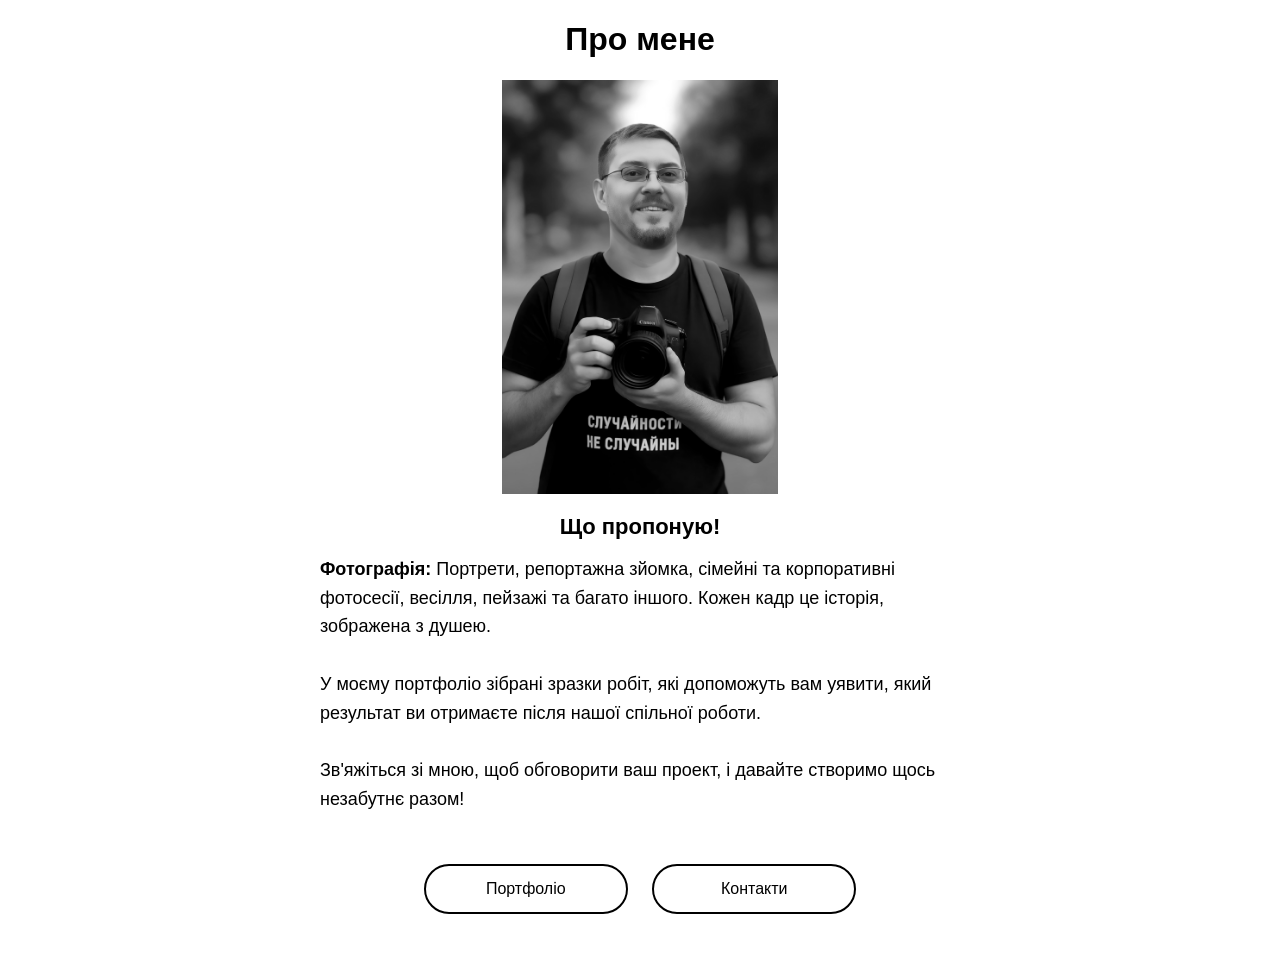
==== index.html @ 73c6b9bc "add html" ====
<!doctype html>
<html lang="uk">
<head>
<meta charset="utf-8">
<title>Про мене</title>
<meta name="viewport" content="width=device-width, initial-scale=1.0">
</head>
<body onload="return false" style="margin:0;font-family:Arial, sans-serif;">
<div align="center">
<h1>Про мене</h1>
</div>
<div align="center">
<img src="photo/vinch_1.jpg" id="About-meImage1" alt="" width="276" height="414">
</div>
<div style="text-align: center;">
    <p style="margin-bottom: 15px;"><strong style="font-size: 22px;">Що пропоную!</strong></p>
</div>
<div style="width: 50%; margin: 0 auto 5px auto; text-align: left; font-size:18px; line-height: 1.6;">
    <span><strong>Фотографія: </strong>Портрети, репортажна зйомка, сімейні та корпоративні фотосесії, весілля, пейзажі та багато іншого. Кожен кадр це історія, зображена з душею.</span>
    <span><br><br></span>
    <span>У моєму портфоліо зібрані зразки робіт, які допоможуть вам уявити, який результат ви отримаєте після нашої спільної роботи.</span>
    <span><br><br></span>
    <span>Зв'яжіться зі мною, щоб обговорити ваш проект, і давайте створимо щось незабутнє разом!</span>
</div>
<div style="width:100%; text-align:center; margin:40px 0;">
    <a href="pages/gallery.html" style="display:inline-block;width:200px;padding:14px 0;margin:10px;font-size:16px;text-decoration:none;color:#000;border:2px solid #000;border-radius:30px;background:transparent;transition:all 0.3s ease;text-align:center;" onmouseover="this.style.backgroundColor='#000'; this.style.color='#fff';" onmouseout="this.style.backgroundColor='transparent'; this.style.color='#000';">Портфоліо</a>
    <a href="pages/contact.html" style="display:inline-block;width:200px;padding:14px 0;margin:10px;font-size:16px;text-decoration:none;color:#000;border:2px solid #000;border-radius:30px;background:transparent;transition:all 0.3s ease;text-align:center;" onmouseover="this.style.backgroundColor='#000'; this.style.color='#fff';" onmouseout="this.style.backgroundColor='transparent'; this.style.color='#000';">Контакти</a>
</div>
</body>
</html>
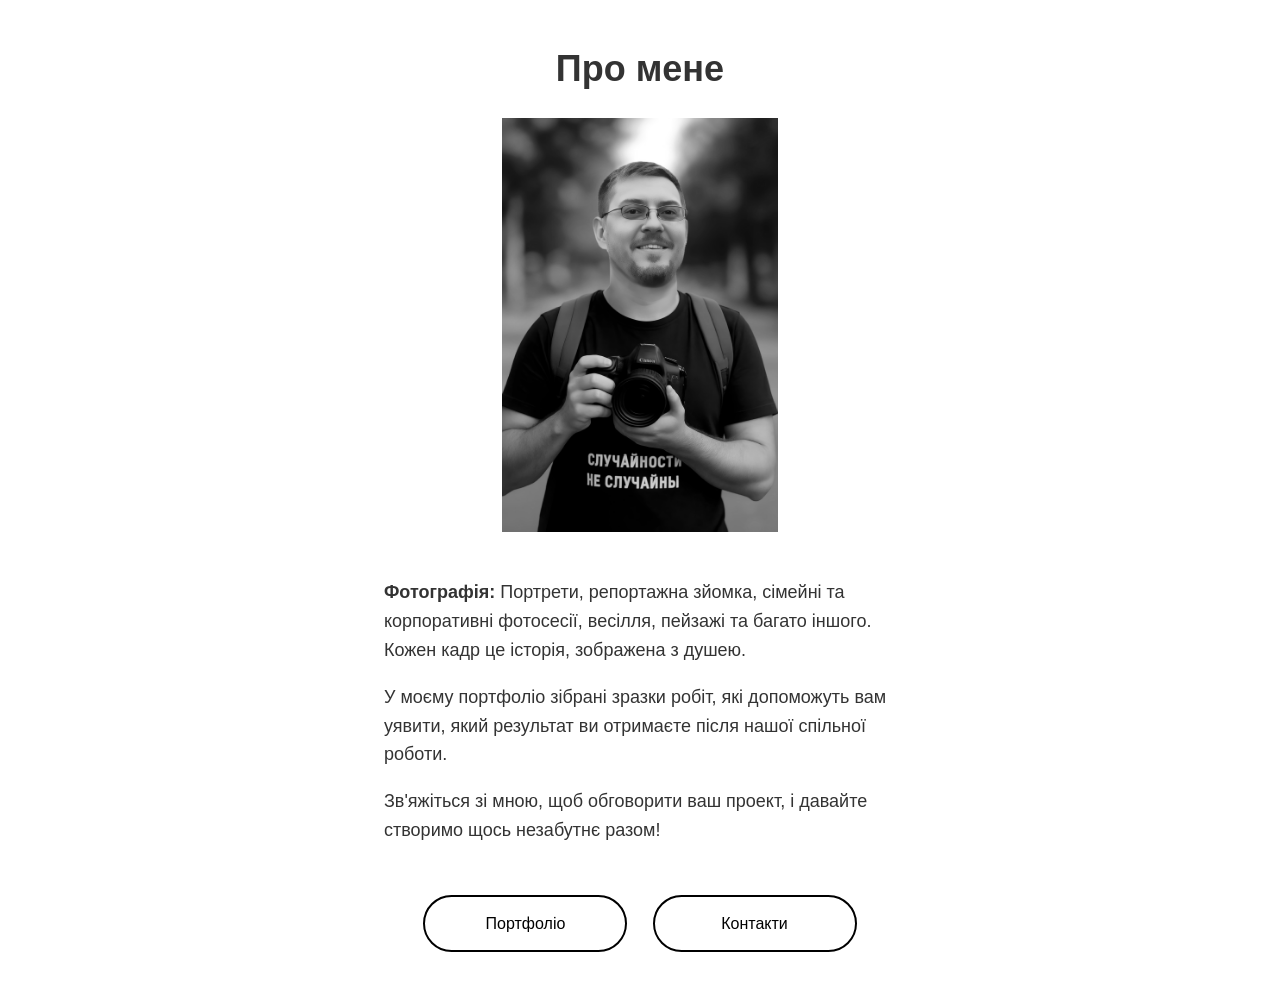
==== commit d796ba53: "Додано стилі CSS та проведено рефакторинг HTML" ====
--- a/index.html
+++ b/index.html
@@ -1,30 +1,26 @@
 <!doctype html>
 <html lang="uk">
 <head>
-<meta charset="utf-8">
-<title>Про мене</title>
-<meta name="viewport" content="width=device-width, initial-scale=1.0">
+    <meta charset="utf-8">
+    <title>Про мене</title>
+    <meta name="viewport" content="width=device-width, initial-scale=1.0">
+    <link rel="stylesheet" href="style.css">
 </head>
-<body onload="return false" style="margin:0;font-family:Arial, sans-serif;">
-<div align="center">
-<h1>Про мене</h1>
-</div>
-<div align="center">
-<img src="photo/vinch_1.jpg" id="About-meImage1" alt="" width="276" height="414">
-</div>
-<div style="text-align: center;">
-    <p style="margin-bottom: 15px;"><strong style="font-size: 22px;">Що пропоную!</strong></p>
-</div>
-<div style="width: 50%; margin: 0 auto 5px auto; text-align: left; font-size:18px; line-height: 1.6;">
-    <span><strong>Фотографія: </strong>Портрети, репортажна зйомка, сімейні та корпоративні фотосесії, весілля, пейзажі та багато іншого. Кожен кадр це історія, зображена з душею.</span>
-    <span><br><br></span>
-    <span>У моєму портфоліо зібрані зразки робіт, які допоможуть вам уявити, який результат ви отримаєте після нашої спільної роботи.</span>
-    <span><br><br></span>
-    <span>Зв'яжіться зі мною, щоб обговорити ваш проект, і давайте створимо щось незабутнє разом!</span>
-</div>
-<div style="width:100%; text-align:center; margin:40px 0;">
-    <a href="pages/gallery.html" style="display:inline-block;width:200px;padding:14px 0;margin:10px;font-size:16px;text-decoration:none;color:#000;border:2px solid #000;border-radius:30px;background:transparent;transition:all 0.3s ease;text-align:center;" onmouseover="this.style.backgroundColor='#000'; this.style.color='#fff';" onmouseout="this.style.backgroundColor='transparent'; this.style.color='#000';">Портфоліо</a>
-    <a href="pages/contact.html" style="display:inline-block;width:200px;padding:14px 0;margin:10px;font-size:16px;text-decoration:none;color:#000;border:2px solid #000;border-radius:30px;background:transparent;transition:all 0.3s ease;text-align:center;" onmouseover="this.style.backgroundColor='#000'; this.style.color='#fff';" onmouseout="this.style.backgroundColor='transparent'; this.style.color='#000';">Контакти</a>
-</div>
+<body>
+    <div class="container">
+        <h1>Про мене</h1>
+        <img src="photo/vinch_1.jpg" class="profile-img" alt="Фото">
+        
+        <div class="content-box">
+            <p><strong>Фотографія: </strong>Портрети, репортажна зйомка, сімейні та корпоративні фотосесії, весілля, пейзажі та багато іншого. Кожен кадр це історія, зображена з душею.</p>
+            <p>У моєму портфоліо зібрані зразки робіт, які допоможуть вам уявити, який результат ви отримаєте після нашої спільної роботи.</p>
+            <p>Зв'яжіться зі мною, щоб обговорити ваш проект, і давайте створимо щось незабутнє разом!</p>
+        </div>
+
+        <div class="button-group">
+            <a href="pages/gallery.html" class="btn">Портфоліо</a>
+            <a href="pages/contact.html" class="btn">Контакти</a>
+        </div>
+    </div>
 </body>
 </html>
--- a/style.css
+++ b/style.css
@@ -0,0 +1,81 @@
+/* Основні налаштування сторінки */
+body {
+    margin: 0;
+    font-family: Arial, sans-serif;
+    font-size: 18px;
+    line-height: 1.6;
+    color: #333;
+}
+
+.container {
+    width: 80%;
+    margin: 40px auto;
+    text-align: center;
+}
+
+/* Заголовки */
+h1 {
+    margin-bottom: 20px;
+}
+
+/* Зображення */
+.profile-img {
+    width: 276px;
+    height: 414px;
+    margin-bottom: 20px;
+}
+
+.contact-avatar {
+    width: 180px;
+    height: 180px;
+    border-radius: 50%;
+    object-fit: cover;
+    object-position: center 20%;
+    margin-bottom: 30px;
+}
+
+/* Контентна частина */
+.content-box {
+    width: 50%;
+    margin: 0 auto 5px auto;
+    text-align: left;
+}
+
+/* Кнопки та навігація */
+.button-group {
+    width: 100%;
+    text-align: center;
+    margin: 40px 0;
+}
+
+.btn {
+    display: inline-block;
+    width: 200px;
+    padding: 14px 0;
+    margin: 10px;
+    font-size: 16px;
+    text-decoration: none;
+    color: #000;
+    border: 2px solid #000;
+    border-radius: 30px;
+    background: transparent;
+    transition: all 0.3s ease;
+    text-align: center;
+}
+
+.btn:hover {
+    background-color: #000;
+    color: #fff;
+}
+
+/* Сітка для портфоліо */
+.portfolio-grid {
+    display: grid;
+    grid-template-columns: repeat(2, 1fr);
+    gap: 20px;
+}
+
+.portfolio-item {
+    width: 100%;
+    border-radius: 10px;
+}
